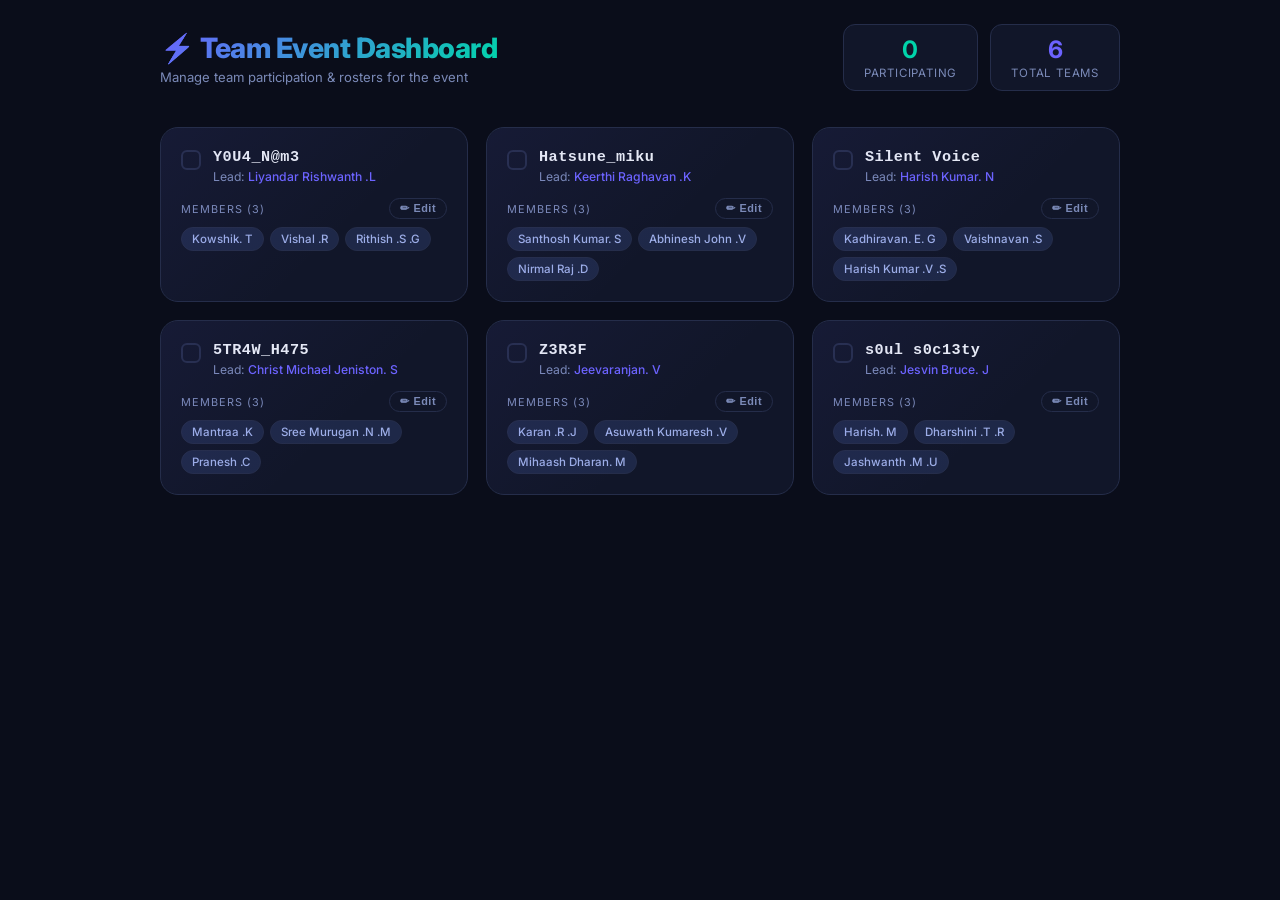
==== team_dashboard.html @ 431f6e97 "Inital Commit" ====
<!DOCTYPE html>
<html lang="en">
<head>
  <meta charset="UTF-8" />
  <meta name="viewport" content="width=device-width, initial-scale=1.0"/>
  <title>Team Event Dashboard</title>
  <link href="https://fonts.googleapis.com/css2?family=Inter:wght@300;400;500;600;700;800&display=swap" rel="stylesheet"/>
  <style>
    *, *::before, *::after { box-sizing: border-box; margin: 0; padding: 0; }

    :root {
      --bg: #0a0d1a;
      --surface: #111629;
      --surface2: #1a2040;
      --border: #252d4a;
      --accent: #6c63ff;
      --accent2: #00d4aa;
      --active: #00d4aa;
      --text: #e8ecf5;
      --muted: #7b8ab8;
      --tag-bg: #1e2848;
      --tag-text: #9daee8;
      --danger: #ff4e6a;
      --warn: #ffb84d;
    }

    body {
      font-family: 'Inter', sans-serif;
      background: var(--bg);
      color: var(--text);
      min-height: 100vh;
      padding: 24px 16px 60px;
    }

    /* ── Header ── */
    .header {
      max-width: 960px;
      margin: 0 auto 36px;
      display: flex;
      align-items: center;
      justify-content: space-between;
      flex-wrap: wrap;
      gap: 16px;
    }
    .header-left h1 {
      font-size: 1.75rem;
      font-weight: 800;
      background: linear-gradient(135deg, #6c63ff, #00d4aa);
      -webkit-background-clip: text;
      -webkit-text-fill-color: transparent;
      background-clip: text;
      letter-spacing: -0.5px;
    }
    .header-left p {
      font-size: 0.82rem;
      color: var(--muted);
      margin-top: 4px;
    }

    /* ── Stats Bar ── */
    .stats-bar {
      display: flex;
      gap: 12px;
      flex-wrap: wrap;
    }
    .stat-chip {
      background: var(--surface);
      border: 1px solid var(--border);
      border-radius: 12px;
      padding: 10px 20px;
      text-align: center;
      min-width: 110px;
    }
    .stat-chip .val {
      font-size: 1.5rem;
      font-weight: 700;
      color: var(--accent2);
    }
    .stat-chip .lbl {
      font-size: 0.72rem;
      color: var(--muted);
      text-transform: uppercase;
      letter-spacing: 0.8px;
      margin-top: 2px;
    }
    .stat-chip.accent .val { color: var(--accent); }

    /* ── Grid ── */
    .grid {
      max-width: 960px;
      margin: 0 auto;
      display: grid;
      grid-template-columns: repeat(auto-fill, minmax(280px, 1fr));
      gap: 18px;
    }

    /* ── Card ── */
    .card {
      background: var(--surface);
      border: 1px solid var(--border);
      border-radius: 18px;
      padding: 20px;
      position: relative;
      transition: transform 0.25s, box-shadow 0.25s, border-color 0.3s;
      overflow: hidden;
    }
    .card::before {
      content: '';
      position: absolute;
      inset: 0;
      border-radius: 18px;
      background: linear-gradient(135deg, rgba(108,99,255,0.06), transparent 60%);
      pointer-events: none;
    }
    .card:hover { transform: translateY(-3px); box-shadow: 0 12px 40px rgba(0,0,0,0.5); }
    .card.participating {
      border-color: var(--active);
      box-shadow: 0 0 0 1px var(--active), 0 8px 32px rgba(0,212,170,0.15);
    }
    .card.participating::before {
      background: linear-gradient(135deg, rgba(0,212,170,0.08), transparent 60%);
    }

    /* participating ribbon */
    .ribbon {
      position: absolute;
      top: 14px; right: -28px;
      background: var(--active);
      color: #0a0d1a;
      font-size: 0.62rem;
      font-weight: 700;
      letter-spacing: 1px;
      padding: 3px 36px;
      transform: rotate(35deg);
      text-transform: uppercase;
      opacity: 0;
      transition: opacity 0.3s;
    }
    .card.participating .ribbon { opacity: 1; }

    /* Card header row */
    .card-header {
      display: flex;
      align-items: flex-start;
      gap: 12px;
      margin-bottom: 14px;
    }

    /* Checkbox */
    .check-wrap { display: flex; align-items: center; padding-top: 2px; }
    .check-wrap input[type=checkbox] { display: none; }
    .check-wrap label {
      width: 20px; height: 20px;
      border: 2px solid var(--border);
      border-radius: 6px;
      display: flex; align-items: center; justify-content: center;
      cursor: pointer;
      transition: border-color 0.2s, background 0.2s;
      flex-shrink: 0;
    }
    .check-wrap input:checked + label {
      border-color: var(--active);
      background: var(--active);
    }
    .check-wrap label::after {
      content: '';
      width: 5px; height: 9px;
      border: 2px solid #0a0d1a;
      border-top: none; border-left: none;
      transform: rotate(45deg) translate(-1px, -1px);
      opacity: 0;
      transition: opacity 0.15s;
    }
    .check-wrap input:checked + label::after { opacity: 1; }

    /* Team info */
    .team-info { flex: 1; min-width: 0; }
    .team-name {
      font-size: 0.95rem;
      font-weight: 700;
      color: var(--text);
      white-space: nowrap;
      overflow: hidden;
      text-overflow: ellipsis;
      font-family: 'Courier New', monospace;
      letter-spacing: 0.5px;
    }
    .team-lead {
      font-size: 0.76rem;
      color: var(--muted);
      margin-top: 3px;
    }
    .team-lead span {
      color: var(--accent);
      font-weight: 500;
    }

    /* Members section */
    .members-section { margin-top: 12px; }
    .members-label {
      font-size: 0.68rem;
      text-transform: uppercase;
      letter-spacing: 1px;
      color: var(--muted);
      margin-bottom: 8px;
      display: flex;
      align-items: center;
      justify-content: space-between;
    }

    /* Tags */
    .tags { display: flex; flex-wrap: wrap; gap: 6px; }
    .tag {
      background: var(--tag-bg);
      color: var(--tag-text);
      font-size: 0.72rem;
      font-weight: 500;
      padding: 4px 10px;
      border-radius: 20px;
      border: 1px solid var(--border);
      transition: background 0.2s;
    }
    .card.participating .tag {
      background: rgba(0,212,170,0.1);
      border-color: rgba(0,212,170,0.3);
      color: #6fffd8;
    }

    /* Edit button */
    .btn-edit {
      background: transparent;
      border: 1px solid var(--border);
      color: var(--muted);
      font-size: 0.68rem;
      font-weight: 600;
      padding: 3px 10px;
      border-radius: 20px;
      cursor: pointer;
      letter-spacing: 0.5px;
      transition: border-color 0.2s, color 0.2s, background 0.2s;
    }
    .btn-edit:hover { border-color: var(--accent); color: var(--accent); background: rgba(108,99,255,0.1); }

    /* Edit Mode */
    .edit-panel { display: none; flex-direction: column; gap: 10px; margin-top: 8px; }
    .edit-panel.open { display: flex; }

    /* Custom Multi-Select Dropdown */
    .dropdown-wrap { position: relative; }
    .dropdown-trigger {
      width: 100%;
      background: var(--surface2);
      border: 1px solid var(--border);
      border-radius: 10px;
      padding: 8px 12px;
      color: var(--text);
      font-size: 0.78rem;
      cursor: pointer;
      display: flex;
      align-items: center;
      justify-content: space-between;
      transition: border-color 0.2s;
      user-select: none;
    }
    .dropdown-trigger:hover, .dropdown-trigger.open { border-color: var(--accent); }
    .dropdown-trigger .arrow {
      font-size: 0.6rem;
      color: var(--muted);
      transition: transform 0.2s;
    }
    .dropdown-trigger.open .arrow { transform: rotate(180deg); }

    .dropdown-menu {
      position: absolute;
      top: calc(100% + 4px);
      left: 0; right: 0;
      background: var(--surface2);
      border: 1px solid var(--accent);
      border-radius: 10px;
      padding: 6px;
      z-index: 100;
      max-height: 220px;
      overflow-y: auto;
      display: none;
      box-shadow: 0 12px 40px rgba(0,0,0,0.6);
    }
    .dropdown-menu.open { display: block; }
    .dropdown-menu::-webkit-scrollbar { width: 4px; }
    .dropdown-menu::-webkit-scrollbar-track { background: transparent; }
    .dropdown-menu::-webkit-scrollbar-thumb { background: var(--border); border-radius: 4px; }

    .dropdown-search {
      width: 100%;
      background: var(--surface);
      border: 1px solid var(--border);
      border-radius: 7px;
      padding: 6px 10px;
      color: var(--text);
      font-size: 0.76rem;
      margin-bottom: 6px;
      outline: none;
    }
    .dropdown-search:focus { border-color: var(--accent); }

    .dropdown-item {
      display: flex;
      align-items: center;
      gap: 8px;
      padding: 7px 10px;
      border-radius: 7px;
      cursor: pointer;
      font-size: 0.77rem;
      color: var(--muted);
      transition: background 0.15s, color 0.15s;
    }
    .dropdown-item:hover { background: rgba(108,99,255,0.12); color: var(--text); }
    .dropdown-item.selected { background: rgba(0,212,170,0.12); color: var(--active); }
    .dropdown-item .item-check {
      width: 14px; height: 14px;
      border: 1.5px solid var(--border);
      border-radius: 4px;
      display: flex; align-items: center; justify-content: center;
      flex-shrink: 0;
      font-size: 0.6rem;
    }
    .dropdown-item.selected .item-check {
      background: var(--active);
      border-color: var(--active);
      color: #0a0d1a;
    }

    /* Selected preview tags in edit mode */
    .selected-preview {
      display: flex;
      flex-wrap: wrap;
      gap: 5px;
      min-height: 24px;
    }
    .sel-tag {
      background: rgba(108,99,255,0.15);
      border: 1px solid rgba(108,99,255,0.4);
      color: #b0a8ff;
      font-size: 0.7rem;
      font-weight: 500;
      padding: 3px 8px;
      border-radius: 20px;
      display: flex;
      align-items: center;
      gap: 5px;
    }
    .sel-tag .rm {
      cursor: pointer;
      color: var(--muted);
      font-size: 0.75rem;
      line-height: 1;
      transition: color 0.15s;
    }
    .sel-tag .rm:hover { color: var(--danger); }

    /* Action buttons */
    .edit-actions { display: flex; gap: 8px; }
    .btn-save {
      flex: 1;
      background: linear-gradient(135deg, var(--accent), #8b85ff);
      border: none;
      color: #fff;
      font-size: 0.76rem;
      font-weight: 600;
      padding: 8px;
      border-radius: 9px;
      cursor: pointer;
      transition: opacity 0.2s, transform 0.15s;
    }
    .btn-save:hover { opacity: 0.9; transform: translateY(-1px); }
    .btn-cancel {
      background: transparent;
      border: 1px solid var(--border);
      color: var(--muted);
      font-size: 0.76rem;
      padding: 8px 14px;
      border-radius: 9px;
      cursor: pointer;
      transition: border-color 0.2s, color 0.2s;
    }
    .btn-cancel:hover { border-color: var(--danger); color: var(--danger); }

    /* No members empty state */
    .no-members {
      font-size: 0.75rem;
      color: var(--muted);
      font-style: italic;
    }

    /* Pulse animation for active card */
    @keyframes pulse-border {
      0%,100% { box-shadow: 0 0 0 1px var(--active), 0 8px 32px rgba(0,212,170,0.1); }
      50% { box-shadow: 0 0 0 1px var(--active), 0 8px 32px rgba(0,212,170,0.25); }
    }
    .card.participating { animation: pulse-border 2.5s ease-in-out infinite; }

    /* Tooltip on team name */
    [title] { cursor: default; }

    /* Responsive */
    @media (max-width: 480px) {
      .header { flex-direction: column; align-items: flex-start; }
      .grid { grid-template-columns: 1fr; }
    }
  </style>
</head>
<body>

<!-- Header -->
<div class="header">
  <div class="header-left">
    <h1>⚡ Team Event Dashboard</h1>
    <p>Manage team participation &amp; rosters for the event</p>
  </div>
  <div class="stats-bar">
    <div class="stat-chip">
      <div class="val" id="stat-participating">0</div>
      <div class="lbl">Participating</div>
    </div>
    <div class="stat-chip accent">
      <div class="val" id="stat-total">6</div>
      <div class="lbl">Total Teams</div>
    </div>
  </div>
</div>

<!-- Cards Grid -->
<div class="grid" id="grid"></div>

<script>
const POOL = [
  "Liyandar Rishwanth .L","Kowshik. T","Vishal .R","Rithish .S .G",
  "Keerthi Raghavan .K","Santhosh Kumar. S","Abhinesh John .V","Nirmal Raj .D",
  "Harish Kumar. N","Kadhiravan. E. G","Vaishnavan .S","Harish Kumar .V .S",
  "Christ Michael Jeniston. S","Mantraa .K","Sree Murugan .N .M","Pranesh .C",
  "Jeevaranjan. V","Karan .R .J","Asuwath Kumaresh .V","Mihaash Dharan. M",
  "Jesvin Bruce. J","Harish. M","Dharshini .T .R","Jashwanth .M .U"
];

let teams = [
  {id:0, team:"Y0U4_N@m3", lead:"Liyandar Rishwanth .L", members:["Kowshik. T","Vishal .R","Rithish .S .G"], participating:false},
  {id:1, team:"Hatsune_miku", lead:"Keerthi Raghavan .K", members:["Santhosh Kumar. S","Abhinesh John .V","Nirmal Raj .D"], participating:false},
  {id:2, team:"Silent Voice", lead:"Harish Kumar. N", members:["Kadhiravan. E. G","Vaishnavan .S","Harish Kumar .V .S"], participating:false},
  {id:3, team:"5TR4W_H475", lead:"Christ Michael Jeniston. S", members:["Mantraa .K","Sree Murugan .N .M","Pranesh .C"], participating:false},
  {id:4, team:"Z3R3F", lead:"Jeevaranjan. V", members:["Karan .R .J","Asuwath Kumaresh .V","Mihaash Dharan. M"], participating:false},
  {id:5, team:"s0ul s0c13ty", lead:"Jesvin Bruce. J", members:["Harish. M","Dharshini .T .R","Jashwanth .M .U"], participating:false}
];

// Draft state for edit mode
let drafts = {}; // {id: [...members]}
let editOpen = {}; // {id: bool}
let dropOpen = {}; // {id: bool}

function updateStats() {
  const count = teams.filter(t => t.participating).length;
  document.getElementById('stat-participating').textContent = count;
  document.getElementById('stat-total').textContent = teams.length;
}

function renderTags(members, teamId) {
  if (!members.length) return `<span class="no-members">No members assigned</span>`;
  return `<div class="tags">${members.map(m => `<span class="tag">${m}</span>`).join('')}</div>`;
}

function renderSelTags(draft, teamId) {
  if (!draft.length) return `<span class="no-members" style="font-size:0.72rem">None selected</span>`;
  return draft.map(m =>
    `<span class="sel-tag">${m}<span class="rm" onclick="removeDraftMember(${teamId},'${CSS.escape ? m.replace(/'/g,"\\'") : m}')">✕</span></span>`
  ).join('');
}

function renderDropdownItems(teamId) {
  const draft = drafts[teamId] || [];
  const search = (document.getElementById(`search-${teamId}`)?.value || '').toLowerCase();
  return POOL
    .filter(p => !search || p.toLowerCase().includes(search))
    .map(p => {
      const sel = draft.includes(p);
      return `<div class="dropdown-item ${sel?'selected':''}" onclick="toggleMember(${teamId},'${p.replace(/'/g,"\\'")}')">
        <span class="item-check">${sel?'✓':''}</span>${p}
      </div>`;
    }).join('');
}

function buildCard(t) {
  const editing = editOpen[t.id];
  const draft = drafts[t.id] || [...t.members];
  const dOpen = dropOpen[t.id];

  return `
  <div class="card ${t.participating?'participating':''}" id="card-${t.id}">
    <div class="ribbon">ACTIVE</div>
    <div class="card-header">
      <div class="check-wrap">
        <input type="checkbox" id="chk-${t.id}" ${t.participating?'checked':''} onchange="toggleParticipating(${t.id})"/>
        <label for="chk-${t.id}"></label>
      </div>
      <div class="team-info">
        <div class="team-name" title="${t.team}">${t.team}</div>
        <div class="team-lead">Lead: <span>${t.lead}</span></div>
      </div>
    </div>

    <div class="members-section">
      <div class="members-label">
        <span>Members (${editing ? (drafts[t.id]||t.members).length : t.members.length})</span>
        ${!editing
          ? `<button class="btn-edit" onclick="openEdit(${t.id})">✏ Edit</button>`
          : ''}
      </div>

      ${!editing
        ? renderTags(t.members, t.id)
        : `<div class="edit-panel open">
            <div class="selected-preview" id="preview-${t.id}">${renderSelTags(draft, t.id)}</div>
            <div class="dropdown-wrap">
              <div class="dropdown-trigger ${dOpen?'open':''}" id="trigger-${t.id}" onclick="toggleDrop(${t.id})">
                <span style="color:var(--muted);font-size:0.76rem">Select members from pool…</span>
                <span class="arrow">▼</span>
              </div>
              <div class="dropdown-menu ${dOpen?'open':''}" id="menu-${t.id}">
                <input class="dropdown-search" id="search-${t.id}" type="text" placeholder="Search..." oninput="refreshItems(${t.id})"/>
                <div id="items-${t.id}">${renderDropdownItems(t.id)}</div>
              </div>
            </div>
            <div class="edit-actions">
              <button class="btn-save" onclick="saveEdit(${t.id})">✓ Save</button>
              <button class="btn-cancel" onclick="cancelEdit(${t.id})">✕ Cancel</button>
            </div>
          </div>`
      }
    </div>
  </div>`;
}

function render() {
  document.getElementById('grid').innerHTML = teams.map(buildCard).join('');
  updateStats();
}

function toggleParticipating(id) {
  teams[id].participating = !teams[id].participating;
  const card = document.getElementById(`card-${id}`);
  if (teams[id].participating) card.classList.add('participating');
  else card.classList.remove('participating');
  updateStats();
  // animate
  card.style.transition = 'transform 0.15s';
  card.style.transform = 'scale(1.02)';
  setTimeout(() => { card.style.transform = ''; }, 200);
}

function openEdit(id) {
  editOpen[id] = true;
  drafts[id] = [...teams[id].members];
  dropOpen[id] = false;
  reRenderCard(id);
}

function cancelEdit(id) {
  editOpen[id] = false;
  delete drafts[id];
  dropOpen[id] = false;
  reRenderCard(id);
}

function saveEdit(id) {
  teams[id].members = [...(drafts[id] || [])];
  editOpen[id] = false;
  delete drafts[id];
  dropOpen[id] = false;
  reRenderCard(id);
}

function toggleDrop(id) {
  dropOpen[id] = !dropOpen[id];
  const trigger = document.getElementById(`trigger-${id}`);
  const menu = document.getElementById(`menu-${id}`);
  if (trigger) trigger.classList.toggle('open', dropOpen[id]);
  if (menu) menu.classList.toggle('open', dropOpen[id]);
  if (dropOpen[id]) setTimeout(() => document.getElementById(`search-${id}`)?.focus(), 50);
}

function toggleMember(id, name) {
  if (!drafts[id]) drafts[id] = [...teams[id].members];
  const idx = drafts[id].indexOf(name);
  if (idx === -1) drafts[id].push(name);
  else drafts[id].splice(idx, 1);
  // update preview
  const preview = document.getElementById(`preview-${id}`);
  if (preview) preview.innerHTML = renderSelTags(drafts[id], id);
  // update items
  refreshItems(id);
  // update label count
  const label = document.querySelector(`#card-${id} .members-label span`);
  if (label) label.textContent = `Members (${drafts[id].length})`;
}

function removeDraftMember(id, name) {
  toggleMember(id, name);
}

function refreshItems(id) {
  const el = document.getElementById(`items-${id}`);
  if (el) el.innerHTML = renderDropdownItems(id);
}

function reRenderCard(id) {
  const card = document.getElementById(`card-${id}`);
  if (!card) { render(); return; }
  const tmp = document.createElement('div');
  tmp.innerHTML = buildCard(teams[id]);
  const newCard = tmp.firstElementChild;
  card.replaceWith(newCard);
}

// Close dropdown when clicking outside
document.addEventListener('click', e => {
  teams.forEach(t => {
    if (dropOpen[t.id]) {
      const menu = document.getElementById(`menu-${t.id}`);
      const trigger = document.getElementById(`trigger-${t.id}`);
      if (menu && !menu.contains(e.target) && trigger && !trigger.contains(e.target)) {
        dropOpen[t.id] = false;
        trigger.classList.remove('open');
        menu.classList.remove('open');
      }
    }
  });
});

render();
</script>
</body>
</html>
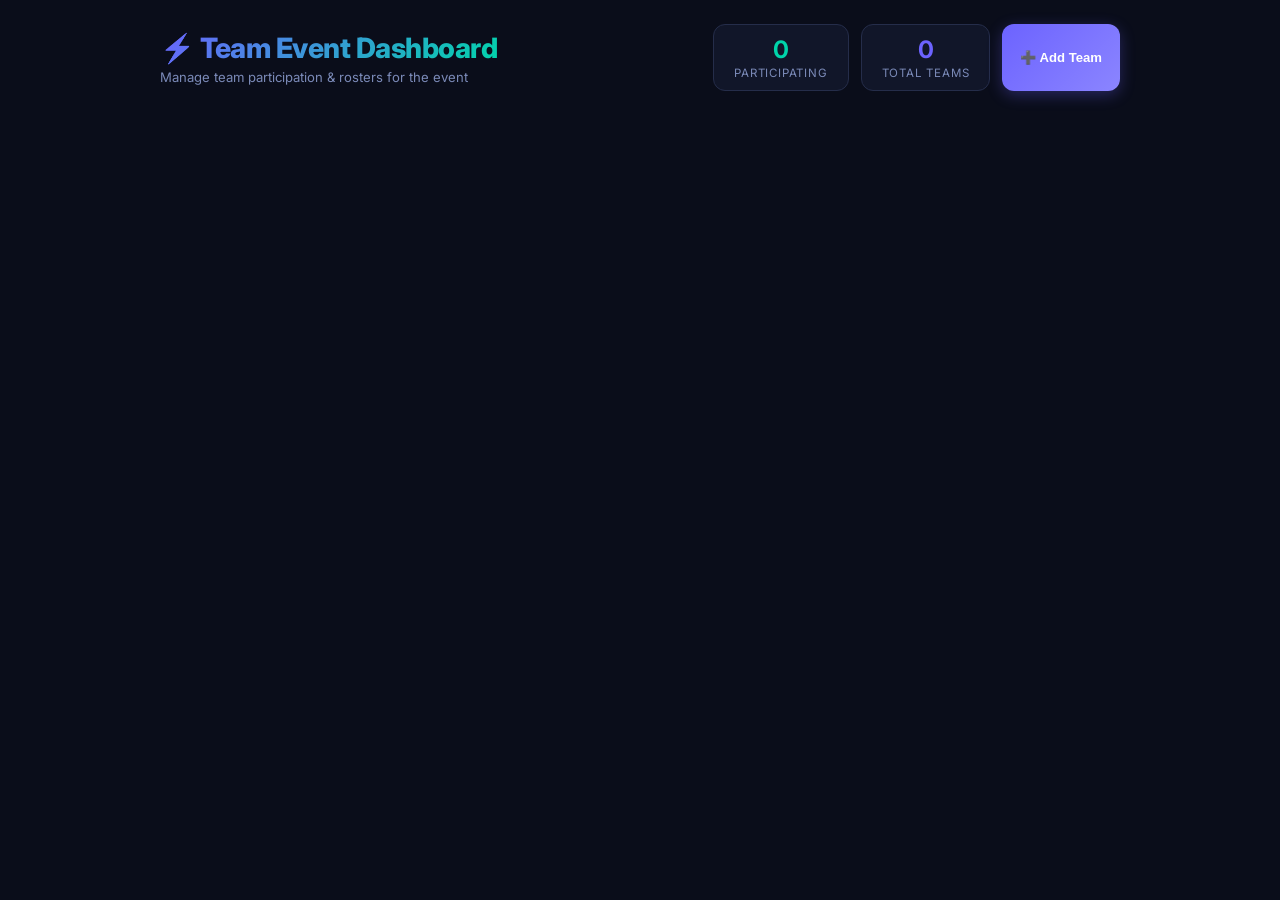
==== commit f1952bc0: "feat: Add full CRUD for Events and Teams, fix scrapers, and strictly enforce today/upcoming date fil" ====
--- a/team_dashboard.html
+++ b/team_dashboard.html
@@ -422,14 +422,36 @@
       <div class="lbl">Participating</div>
     </div>
     <div class="stat-chip accent">
-      <div class="val" id="stat-total">6</div>
+      <div class="val" id="stat-total">0</div>
       <div class="lbl">Total Teams</div>
+    </div>
+    <button onclick="openAddTeamModal()" style="background:linear-gradient(135deg, #6c63ff, #8b85ff); border:none; color:#fff; font-size:0.82rem; font-weight:600; padding:10px 18px; border-radius:12px; cursor:pointer; display:flex; align-items:center; gap:6px; box-shadow:0 4px 15px rgba(108,99,255,0.3); transition:transform 0.2s;" onmouseover="this.style.transform='scale(1.04)'" onmouseout="this.style.transform='none'">➕ Add Team</button>
+  </div>
+</div>
+
+<!-- Cards Grid -->
+<div class="grid" id="grid"></div>
+
+<!-- Modal for Adding New Team -->
+<div id="addTeamModal" style="display:none; position:fixed; inset:0; background:rgba(0,0,0,0.8); z-index:1000; align-items:center; justify-content:center; padding:20px;">
+  <div style="background:var(--surface); border:1px solid var(--border); border-radius:18px; width:100%; max-width:440px; padding:24px; box-shadow:0 20px 50px rgba(0,0,0,0.8);">
+    <h3 style="margin-bottom:16px; font-size:1.2rem; font-weight:700; color:var(--text)">➕ Create New Team</h3>
+    <div style="display:flex; flex-direction:column; gap:12px;">
+      <div>
+        <label style="font-size:0.75rem; color:var(--muted); font-weight:600;">TEAM NAME</label>
+        <input id="newTeamName" type="text" placeholder="e.g. Cyber_Wolves" style="width:100%; background:var(--surface2); border:1px solid var(--border); color:var(--text); padding:8px 12px; border-radius:8px; margin-top:4px; font-size:0.85rem;" />
+      </div>
+      <div>
+        <label style="font-size:0.75rem; color:var(--muted); font-weight:600;">TEAM LEAD</label>
+        <input id="newTeamLead" type="text" placeholder="e.g. Alex Smith" style="width:100%; background:var(--surface2); border:1px solid var(--border); color:var(--text); padding:8px 12px; border-radius:8px; margin-top:4px; font-size:0.85rem;" />
+      </div>
+    </div>
+    <div style="display:flex; justify-content:flex-end; gap:10px; margin-top:20px;">
+      <button onclick="closeAddTeamModal()" style="background:transparent; border:1px solid var(--border); color:var(--muted); padding:8px 16px; border-radius:8px; cursor:pointer;">Cancel</button>
+      <button onclick="submitAddTeam()" style="background:var(--accent); border:none; color:#fff; padding:8px 18px; border-radius:8px; font-weight:600; cursor:pointer;">Create Team</button>
     </div>
   </div>
 </div>
-
-<!-- Cards Grid -->
-<div class="grid" id="grid"></div>
 
 <script>
 const POOL = [
@@ -441,19 +463,25 @@
   "Jesvin Bruce. J","Harish. M","Dharshini .T .R","Jashwanth .M .U"
 ];
 
-let teams = [
-  {id:0, team:"Y0U4_N@m3", lead:"Liyandar Rishwanth .L", members:["Kowshik. T","Vishal .R","Rithish .S .G"], participating:false},
-  {id:1, team:"Hatsune_miku", lead:"Keerthi Raghavan .K", members:["Santhosh Kumar. S","Abhinesh John .V","Nirmal Raj .D"], participating:false},
-  {id:2, team:"Silent Voice", lead:"Harish Kumar. N", members:["Kadhiravan. E. G","Vaishnavan .S","Harish Kumar .V .S"], participating:false},
-  {id:3, team:"5TR4W_H475", lead:"Christ Michael Jeniston. S", members:["Mantraa .K","Sree Murugan .N .M","Pranesh .C"], participating:false},
-  {id:4, team:"Z3R3F", lead:"Jeevaranjan. V", members:["Karan .R .J","Asuwath Kumaresh .V","Mihaash Dharan. M"], participating:false},
-  {id:5, team:"s0ul s0c13ty", lead:"Jesvin Bruce. J", members:["Harish. M","Dharshini .T .R","Jashwanth .M .U"], participating:false}
-];
-
-// Draft state for edit mode
-let drafts = {}; // {id: [...members]}
-let editOpen = {}; // {id: bool}
-let dropOpen = {}; // {id: bool}
+let teams = [];
+let drafts = {};
+let nameDrafts = {};
+let leadDrafts = {};
+let editOpen = {};
+let dropOpen = {};
+
+async function loadTeamsFromAPI() {
+  try {
+    const res = await fetch('/api/teams');
+    const d = await res.json();
+    if (d.success && d.teams) {
+      teams = d.teams;
+    }
+  } catch (e) {
+    console.error('Failed to load teams:', e);
+  }
+  render();
+}
 
 function updateStats() {
   const count = teams.filter(t => t.participating).length;
@@ -461,13 +489,13 @@
   document.getElementById('stat-total').textContent = teams.length;
 }
 
-function renderTags(members, teamId) {
-  if (!members.length) return `<span class="no-members">No members assigned</span>`;
+function renderTags(members) {
+  if (!members || !members.length) return `<span class="no-members">No members assigned</span>`;
   return `<div class="tags">${members.map(m => `<span class="tag">${m}</span>`).join('')}</div>`;
 }
 
 function renderSelTags(draft, teamId) {
-  if (!draft.length) return `<span class="no-members" style="font-size:0.72rem">None selected</span>`;
+  if (!draft || !draft.length) return `<span class="no-members" style="font-size:0.72rem">None selected</span>`;
   return draft.map(m =>
     `<span class="sel-tag">${m}<span class="rm" onclick="removeDraftMember(${teamId},'${CSS.escape ? m.replace(/'/g,"\\'") : m}')">✕</span></span>`
   ).join('');
@@ -507,15 +535,19 @@
 
     <div class="members-section">
       <div class="members-label">
-        <span>Members (${editing ? (drafts[t.id]||t.members).length : t.members.length})</span>
+        <span>Members (${editing ? draft.length : t.members.length})</span>
         ${!editing
-          ? `<button class="btn-edit" onclick="openEdit(${t.id})">✏ Edit</button>`
+          ? `<button class="btn-edit" onclick="openEdit(${t.id})">✏ Edit Team</button>`
           : ''}
       </div>
 
       ${!editing
-        ? renderTags(t.members, t.id)
+        ? renderTags(t.members)
         : `<div class="edit-panel open">
+            <div style="display:flex; flex-direction:column; gap:6px; margin-bottom:8px;">
+              <input id="edit-name-${t.id}" type="text" value="${t.team}" placeholder="Team Name" style="background:var(--surface2); border:1px solid var(--border); color:var(--text); padding:6px 10px; border-radius:6px; font-size:0.8rem;" />
+              <input id="edit-lead-${t.id}" type="text" value="${t.lead}" placeholder="Team Lead" style="background:var(--surface2); border:1px solid var(--border); color:var(--text); padding:6px 10px; border-radius:6px; font-size:0.8rem;" />
+            </div>
             <div class="selected-preview" id="preview-${t.id}">${renderSelTags(draft, t.id)}</div>
             <div class="dropdown-wrap">
               <div class="dropdown-trigger ${dOpen?'open':''}" id="trigger-${t.id}" onclick="toggleDrop(${t.id})">
@@ -527,9 +559,12 @@
                 <div id="items-${t.id}">${renderDropdownItems(t.id)}</div>
               </div>
             </div>
-            <div class="edit-actions">
-              <button class="btn-save" onclick="saveEdit(${t.id})">✓ Save</button>
-              <button class="btn-cancel" onclick="cancelEdit(${t.id})">✕ Cancel</button>
+            <div class="edit-actions" style="display:flex; justify-content:space-between; width:100%; margin-top:8px;">
+              <div style="display:flex; gap:6px;">
+                <button class="btn-save" onclick="saveEdit(${t.id})">✓ Save</button>
+                <button class="btn-cancel" onclick="cancelEdit(${t.id})">✕ Cancel</button>
+              </div>
+              <button onclick="deleteTeam(${t.id})" style="background:rgba(255,78,106,0.15); border:1px solid var(--danger); color:var(--danger); font-size:0.7rem; font-weight:600; padding:6px 10px; border-radius:7px; cursor:pointer;">🗑 Delete</button>
             </div>
           </div>`
       }
@@ -542,21 +577,26 @@
   updateStats();
 }
 
-function toggleParticipating(id) {
-  teams[id].participating = !teams[id].participating;
+async function toggleParticipating(id) {
+  const team = teams.find(t => t.id === id);
+  if (!team) return;
+  team.participating = !team.participating;
   const card = document.getElementById(`card-${id}`);
-  if (teams[id].participating) card.classList.add('participating');
-  else card.classList.remove('participating');
+  if (card) card.classList.toggle('participating', team.participating);
   updateStats();
-  // animate
-  card.style.transition = 'transform 0.15s';
-  card.style.transform = 'scale(1.02)';
-  setTimeout(() => { card.style.transform = ''; }, 200);
+  try {
+    await fetch(`/api/teams/${id}`, {
+      method: 'PUT',
+      headers: {'Content-Type': 'application/json'},
+      body: JSON.stringify({ participating: team.participating })
+    });
+  } catch(e) {}
 }
 
 function openEdit(id) {
+  const team = teams.find(t => t.id === id);
   editOpen[id] = true;
-  drafts[id] = [...teams[id].members];
+  drafts[id] = [...(team ? team.members : [])];
   dropOpen[id] = false;
   reRenderCard(id);
 }
@@ -568,12 +608,73 @@
   reRenderCard(id);
 }
 
-function saveEdit(id) {
-  teams[id].members = [...(drafts[id] || [])];
+async function saveEdit(id) {
+  const team = teams.find(t => t.id === id);
+  if (!team) return;
+
+  const nameVal = document.getElementById(`edit-name-${id}`)?.value.strip ? document.getElementById(`edit-name-${id}`).value.trim() : team.team;
+  const leadVal = document.getElementById(`edit-lead-${id}`)?.value ? document.getElementById(`edit-lead-${id}`).value.trim() : team.lead;
+  const membersVal = [...(drafts[id] || team.members)];
+
+  team.team = nameVal || team.team;
+  team.lead = leadVal || team.lead;
+  team.members = membersVal;
+
   editOpen[id] = false;
   delete drafts[id];
   dropOpen[id] = false;
   reRenderCard(id);
+
+  try {
+    await fetch(`/api/teams/${id}`, {
+      method: 'PUT',
+      headers: {'Content-Type': 'application/json'},
+      body: JSON.stringify({ team: team.team, lead: team.lead, members: team.members })
+    });
+  } catch(e) {}
+}
+
+async function deleteTeam(id) {
+  if (!confirm("Are you sure you want to delete this team?")) return;
+  teams = teams.filter(t => t.id !== id);
+  render();
+  try {
+    await fetch(`/api/teams/${id}`, { method: 'DELETE' });
+  } catch(e) {}
+}
+
+function openAddTeamModal() {
+  document.getElementById('addTeamModal').style.display = 'flex';
+}
+
+function closeAddTeamModal() {
+  document.getElementById('addTeamModal').style.display = 'none';
+  document.getElementById('newTeamName').value = '';
+  document.getElementById('newTeamLead').value = '';
+}
+
+async function submitAddTeam() {
+  const name = document.getElementById('newTeamName').value.trim();
+  const lead = document.getElementById('newTeamLead').value.trim();
+  if (!name) { alert("Please enter a team name."); return; }
+
+  try {
+    const res = await fetch('/api/teams', {
+      method: 'POST',
+      headers: {'Content-Type': 'application/json'},
+      body: JSON.stringify({ team: name, lead: lead || "Team Lead", members: [], participating: false })
+    });
+    const d = await res.json();
+    if (d.success && d.teams) {
+      teams = d.teams;
+    } else {
+      teams.push({ id: Date.now(), team: name, lead: lead || "Team Lead", members: [], participating: false });
+    }
+  } catch(e) {
+    teams.push({ id: Date.now(), team: name, lead: lead || "Team Lead", members: [], participating: false });
+  }
+  closeAddTeamModal();
+  render();
 }
 
 function toggleDrop(id) {
@@ -586,18 +687,17 @@
 }
 
 function toggleMember(id, name) {
-  if (!drafts[id]) drafts[id] = [...teams[id].members];
+  if (!drafts[id]) {
+    const team = teams.find(t => t.id === id);
+    drafts[id] = [...(team ? team.members : [])];
+  }
   const idx = drafts[id].indexOf(name);
   if (idx === -1) drafts[id].push(name);
   else drafts[id].splice(idx, 1);
-  // update preview
+
   const preview = document.getElementById(`preview-${id}`);
   if (preview) preview.innerHTML = renderSelTags(drafts[id], id);
-  // update items
   refreshItems(id);
-  // update label count
-  const label = document.querySelector(`#card-${id} .members-label span`);
-  if (label) label.textContent = `Members (${drafts[id].length})`;
 }
 
 function removeDraftMember(id, name) {
@@ -610,30 +710,15 @@
 }
 
 function reRenderCard(id) {
+  const team = teams.find(t => t.id === id);
   const card = document.getElementById(`card-${id}`);
-  if (!card) { render(); return; }
+  if (!card || !team) { render(); return; }
   const tmp = document.createElement('div');
-  tmp.innerHTML = buildCard(teams[id]);
-  const newCard = tmp.firstElementChild;
-  card.replaceWith(newCard);
-}
-
-// Close dropdown when clicking outside
-document.addEventListener('click', e => {
-  teams.forEach(t => {
-    if (dropOpen[t.id]) {
-      const menu = document.getElementById(`menu-${t.id}`);
-      const trigger = document.getElementById(`trigger-${t.id}`);
-      if (menu && !menu.contains(e.target) && trigger && !trigger.contains(e.target)) {
-        dropOpen[t.id] = false;
-        trigger.classList.remove('open');
-        menu.classList.remove('open');
-      }
-    }
-  });
-});
-
-render();
+  tmp.innerHTML = buildCard(team);
+  card.replaceWith(tmp.firstElementChild);
+}
+
+loadTeamsFromAPI();
 </script>
 </body>
 </html>
